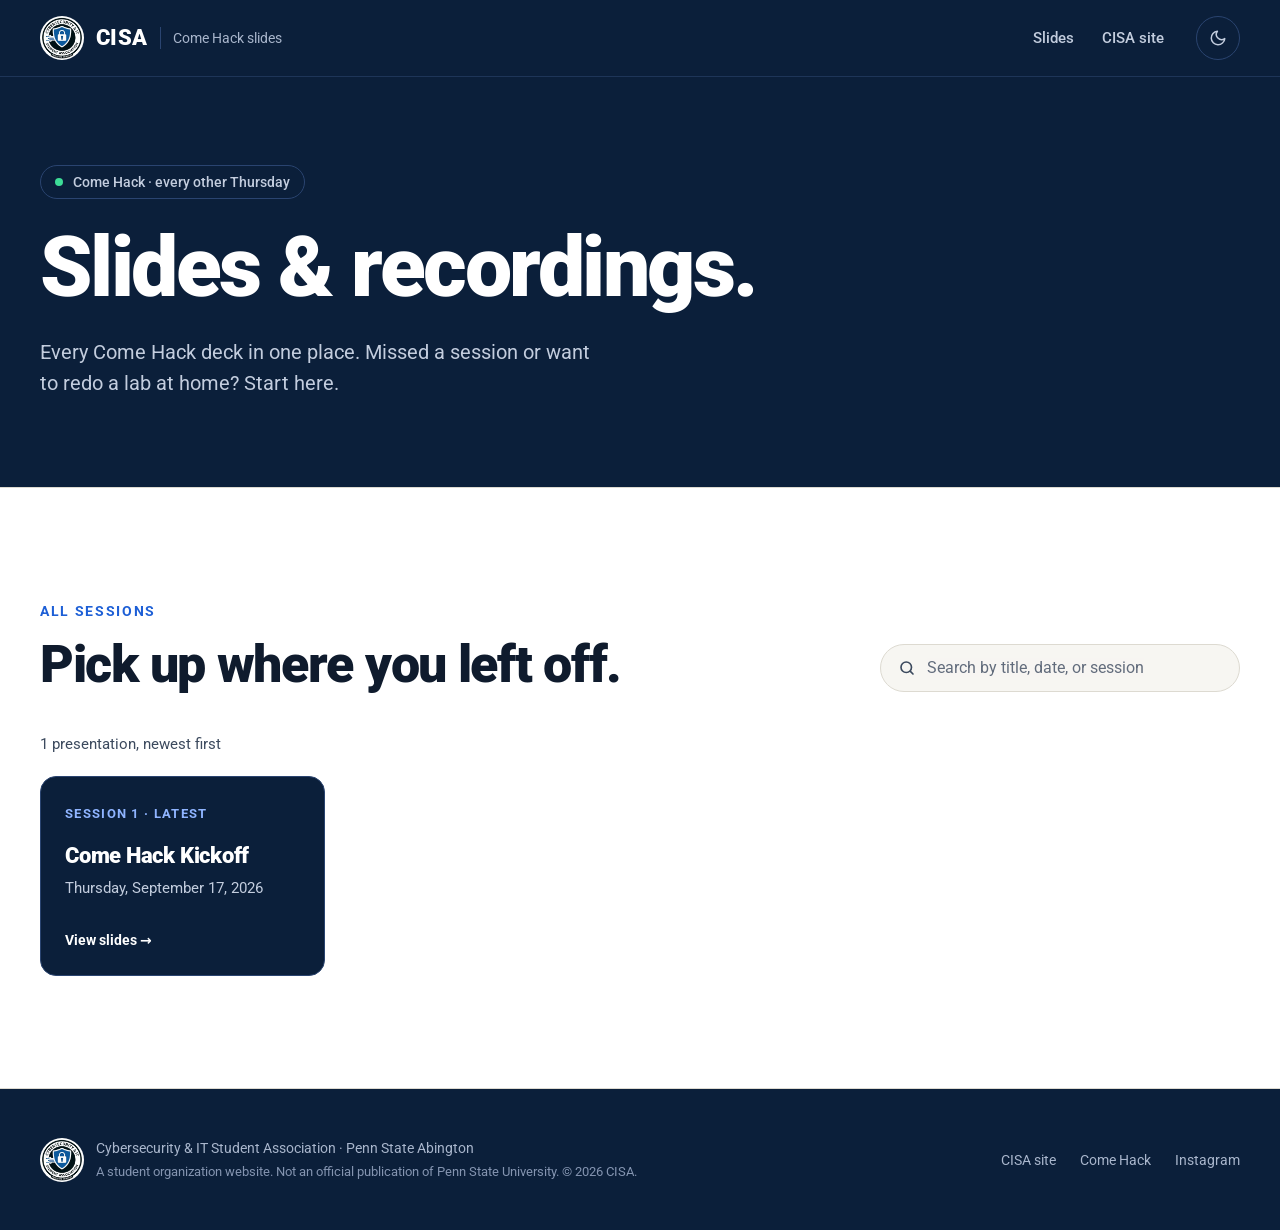
==== come-hack-presentations/index.html @ 9af78992 "website update" ====
<!doctype html>
<html lang="en">
<head>
<meta charset="utf-8">
<meta name="viewport" content="width=device-width, initial-scale=1">
<title>Come Hack slides &amp; recordings — CISA | Penn State Abington</title>
<meta name="description" content="Slides and recordings from Come Hack, CISA's hands-on cybersecurity sessions at Penn State Abington.">
<meta name="theme-color" content="#0b1f3a">
<link rel="icon" href="assets/img/cisa-logo.jpg">
<link rel="apple-touch-icon" href="assets/img/cisa-logo.jpg">
<script>
(function () {
  try {
    var t = localStorage.getItem('cisa-theme');
    if (t === 'light' || t === 'dark') {
      document.documentElement.setAttribute('data-theme', t);
    }
  } catch (e) { /* localStorage unavailable; fall back to OS preference via CSS */ }
})();
</script>
<link rel="stylesheet" href="assets/css/style.css">
</head>
<body>
<a class="skip-link" href="#main">Skip to main content</a>

<header class="site-header">
  <div class="container nav">
    <a class="brand" href="../">
      <img src="assets/img/cisa-logo.jpg" alt="CISA logo" width="44" height="44">
      <span class="brand-name">CISA</span>
      <span class="brand-sub">Come Hack slides</span>
    </a>
    <nav class="nav-links" aria-label="Primary">
      <a href="./">Slides</a>
      <a href="../">CISA site</a>
    </nav>
    <div class="nav-actions">
      <button type="button" id="theme-toggle" class="icon-btn" aria-label="Switch to light theme">
        <svg class="icon-sun" aria-hidden="true" viewBox="0 0 24 24" fill="none" stroke="currentColor" stroke-width="2" stroke-linecap="round" stroke-linejoin="round"><circle cx="12" cy="12" r="4"></circle><path d="M12 2v2M12 20v2M4.93 4.93l1.41 1.41M17.66 17.66l1.41 1.41M2 12h2M20 12h2M4.93 19.07l1.41-1.41M17.66 6.34l1.41-1.41"></path></svg>
        <svg class="icon-moon" aria-hidden="true" viewBox="0 0 24 24" fill="none" stroke="currentColor" stroke-width="2" stroke-linecap="round" stroke-linejoin="round"><path d="M21 12.79A9 9 0 1 1 11.21 3a7 7 0 0 0 9.79 9.79z"></path></svg>
      </button>
    </div>
  </div>
</header>

<main id="main">

  <noscript><p class="empty-msg">This page needs JavaScript to load the list of presentations.</p></noscript>
  <section class="hero">
    <div class="container">
      <div class="hero-copy">
        <span class="pill"><span class="dot" aria-hidden="true"></span>Come Hack · every other Thursday</span>
        <h1>Slides &amp; recordings.</h1>
        <p class="lede">Every Come Hack deck in one place. Missed a session or want to redo a lab at home? Start here.</p>
      </div>
    </div>
  </section>

  <section class="section section-alt" aria-labelledby="list-heading">
    <div class="container">
      <div class="section-head-row">
        <div>
          <p class="kicker">All sessions</p>
          <h2 id="list-heading">Pick up where you left off.</h2>
        </div>
        <div class="search" role="search">
          <svg aria-hidden="true" viewBox="0 0 24 24" fill="none" stroke="currentColor" stroke-width="2.2" stroke-linecap="round" stroke-linejoin="round"><circle cx="11" cy="11" r="7"></circle><path d="m20 20-3.5-3.5"></path></svg>
          <label class="visually-hidden" for="search">Search presentations</label>
          <input type="search" id="search" placeholder="Search by title, date, or session" autocomplete="off">
        </div>
      </div>
      <p class="result-count" id="result-count" aria-live="polite"></p>
      <div class="deck-grid" id="deck-grid">
        <p class="empty-msg">Loading presentations…</p>
      </div>
    </div>
  </section>

</main>

<footer class="site-footer">
  <div class="container footer-inner">
    <div class="footer-brand">
      <img src="assets/img/cisa-logo.jpg" alt="" width="44" height="44">
      <div>
        <p>Cybersecurity &amp; IT Student Association · Penn State Abington</p>
        <p class="footer-fine">A student organization website. Not an official publication of Penn State University. &copy; <span id="footer-year">2026</span> CISA.</p>
      </div>
    </div>
    <nav class="footer-links" aria-label="Elsewhere">
      <a href="../">CISA site</a>
      <a href="../come-hack/">Come Hack</a>
      <a href="https://www.instagram.com/abingtoncisa" target="_blank" rel="noopener">Instagram</a>
    </nav>
  </div>
</footer>

<script src="assets/js/app.js"></script>
</body>
</html>
---- come-hack-presentations/assets/css/style.css ----
/* =========================================================================
   Come Hack presentations — stylesheet
   Same design language as the CISA site (cisa.cybernet.rocks):
   navy hero, off-white page, one blue accent, heavy Roboto headlines.
   Vanilla CSS, no build step, no third-party requests.
   ========================================================================= */

@font-face {
  font-family: "Roboto";
  src: url("../../../assets/fonts/roboto-latin.woff2") format("woff2");
  font-weight: 100 900;
  font-style: normal;
  font-display: swap;
  unicode-range: U+0000-00FF, U+0131, U+0152-0153, U+02BB-02BC, U+02C6, U+02DA,
    U+02DC, U+2000-206F, U+2074, U+20AC, U+2122, U+2191, U+2193, U+2212, U+2215,
    U+FEFF, U+FFFD;
}

:root {
  /* -------- dark palette (default) -------- */
  --bg: #0b1220;
  --surface: #101a2c;
  --ink: #e8edf5;
  --body: #c7d0de;
  --line: #22314b;
  --navy: #070e1c;
  --navy-line: #1c2a44;
  --accent: #1d5fd6;
  --accent-hover: #2a6ee6;
  --accent-text: #8fb4ff;
  --red: #f58a8a;
  --red-bg: #2a1519;
  --green: #5fd3a5;
  --green-bg: #0f2a22;
  /* Fixed colors for always-dark and always-light surfaces */
  --on-navy: #ffffff;
  --on-navy-body: #c3cdde;
  --on-navy-muted: #a9b6cc;
  --on-navy-line: #2a4470;
  --on-navy-kicker: #8fb4ff;
  --live: #3ddc97;

  --font: "Roboto", system-ui, -apple-system, "Segoe UI", Helvetica, Arial, sans-serif;
  --font-mono: ui-monospace, SFMono-Regular, Menlo, Consolas, "Liberation Mono", monospace;

  --container: 1200px;
  --gutter: clamp(16px, 4vw, 40px);
  --radius: 16px;
  color-scheme: dark;
}

/* -------- light palette: OS preference, no explicit choice stored -------- */
@media (prefers-color-scheme: light) {
  :root:not([data-theme="dark"]) {
    --bg: #f7f6f2;
    --surface: #ffffff;
    --ink: #0f1b2d;
    --body: #3c4a5e;
    --line: #dddad1;
    --navy: #0b1f3a;
    --navy-line: #1e3558;
    --accent-text: #1d5fd6;
    --red: #b42318;
    --red-bg: #fbeae7;
    --green: #0f7a55;
    --green-bg: #e3f4ec;
    color-scheme: light;
  }
}

/* -------- light palette: explicit choice made via the theme toggle -------- */
:root[data-theme="light"] {
  --bg: #f7f6f2;
  --surface: #ffffff;
  --ink: #0f1b2d;
  --body: #3c4a5e;
  --line: #dddad1;
  --navy: #0b1f3a;
  --navy-line: #1e3558;
  --accent-text: #1d5fd6;
  --red: #b42318;
  --red-bg: #fbeae7;
  --green: #0f7a55;
  --green-bg: #e3f4ec;
  color-scheme: light;
}

/* ---------- reset-ish ---------- */
*, *::before, *::after { box-sizing: border-box; }
html { scroll-behavior: smooth; scroll-padding-top: 84px; }
@media (prefers-reduced-motion: reduce) {
  html { scroll-behavior: auto; }
  * { animation-duration: .001ms !important; transition-duration: .001ms !important; }
}

body {
  margin: 0;
  background: var(--bg);
  color: var(--ink);
  font-family: var(--font);
  font-size: 17px;
  line-height: 1.6;
  -webkit-font-smoothing: antialiased;
  overflow-x: hidden;
}

img { max-width: 100%; display: block; }
[hidden] { display: none !important; }
button { font: inherit; }
a { color: inherit; }
p { margin: 0; }
h1, h2, h3 { margin: 0; }
ul, ol { margin: 0; padding: 0; list-style: none; }

:focus-visible { outline: 3px solid var(--accent-text); outline-offset: 2px; border-radius: 4px; }

.container {
  max-width: calc(var(--container) + 2 * var(--gutter));
  margin: 0 auto;
  padding: 0 var(--gutter);
}

.skip-link {
  position: absolute;
  left: 8px;
  top: -60px;
  z-index: 1000;
  background: var(--accent);
  color: #fff;
  padding: 10px 16px;
  border-radius: 8px;
  font-weight: 700;
  transition: top .15s ease;
}
.skip-link:focus { top: 8px; }

.visually-hidden {
  position: absolute;
  width: 1px; height: 1px;
  padding: 0; margin: -1px;
  overflow: hidden;
  clip: rect(0, 0, 0, 0);
  white-space: nowrap;
  border: 0;
}

/* ---------- buttons ---------- */
.btn {
  display: inline-flex;
  align-items: center;
  justify-content: center;
  gap: 10px;
  min-height: 48px;
  padding: 0 22px;
  border-radius: 999px;
  border: 1px solid transparent;
  font-size: 15px;
  font-weight: 700;
  text-decoration: none;
  white-space: nowrap;
  cursor: pointer;
  transition: background .12s ease, transform .12s ease;
}
.btn:hover { transform: translateY(-1px); }
.btn svg { width: 18px; height: 18px; flex-shrink: 0; }
.btn-lg { min-height: 56px; padding: 0 28px; font-size: 17px; }
.btn-sm { min-height: 44px; padding: 0 18px; font-size: 15px; }
.btn-accent { background: var(--accent); color: #fff; }
.btn-accent:hover { background: var(--accent-hover); }
.btn-dark { background: var(--ink); color: var(--bg); }
.btn-line { border-color: var(--line); color: var(--ink); background: transparent; }
.btn-line:hover { background: var(--surface); }
.btn-light { background: #fff; color: #0b1f3a; }
.btn-outline-light { border-color: rgba(255, 255, 255, .45); color: #fff; font-weight: 500; }
.btn-outline-light:hover { background: rgba(255, 255, 255, .08); }

.icon-btn {
  width: 44px;
  height: 44px;
  display: inline-flex;
  align-items: center;
  justify-content: center;
  padding: 0;
  background: transparent;
  border: 1px solid var(--on-navy-line);
  border-radius: 999px;
  color: var(--on-navy-body);
  cursor: pointer;
}
.icon-btn:hover { background: rgba(255, 255, 255, .06); color: #fff; }
.icon-btn svg { width: 18px; height: 18px; }

/* ---------- header ---------- */
.site-header {
  position: sticky;
  top: 0;
  z-index: 100;
  background: var(--navy);
  border-bottom: 1px solid var(--navy-line);
}
.nav {
  height: 76px;
  display: flex;
  align-items: center;
  gap: 32px;
}
.brand {
  display: flex;
  align-items: center;
  gap: 12px;
  margin-right: auto;
  text-decoration: none;
  color: #fff;
}
.brand img { width: 44px; height: 44px; border-radius: 50%; background: #fff; }
.brand-name { font-weight: 900; font-size: 22px; letter-spacing: .02em; }
.brand-sub {
  font-size: 14px;
  color: var(--on-navy-muted);
  padding-left: 12px;
  border-left: 1px solid var(--on-navy-line);
}
.nav-links { display: flex; align-items: center; gap: 28px; }
.nav-links a {
  color: var(--on-navy-body);
  text-decoration: none;
  font-size: 15px;
  font-weight: 500;
  padding: 8px 0;
}
.nav-links a:hover { color: #fff; }
.nav-actions { display: flex; align-items: center; gap: 10px; }

#theme-toggle .icon-moon { display: none; }
:root[data-theme="light"] #theme-toggle .icon-sun { display: none; }
:root[data-theme="light"] #theme-toggle .icon-moon { display: block; }
@media (prefers-color-scheme: light) {
  :root:not([data-theme="dark"]) #theme-toggle .icon-sun { display: none; }
  :root:not([data-theme="dark"]) #theme-toggle .icon-moon { display: block; }
}

@media (max-width: 1080px) {
  .brand-sub { display: none; }
  .nav { gap: 20px; }
  .nav-links { gap: 20px; }
}

/* ---------- hero ---------- */
.hero {
  background: var(--navy);
  color: #fff;
  padding: clamp(40px, 7vw, 88px) 0 clamp(48px, 7vw, 88px);
}
.hero-copy { display: flex; flex-direction: column; gap: 28px; }
.pill {
  align-self: flex-start;
  display: inline-flex;
  align-items: center;
  gap: 10px;
  min-height: 34px;
  padding: 0 14px;
  border: 1px solid var(--on-navy-line);
  border-radius: 999px;
  font-size: 14px;
  font-weight: 500;
  color: var(--on-navy-body);
}
.dot { width: 8px; height: 8px; border-radius: 50%; background: var(--live); }
.hero h1 {
  font-weight: 900;
  font-size: clamp(46px, 7vw, 84px);
  line-height: .98;
  letter-spacing: -.03em;
}
.lede { max-width: 560px; font-size: clamp(17px, 1.6vw, 21px); line-height: 1.5; color: var(--on-navy-body); }
.cta-row { display: flex; flex-wrap: wrap; gap: 12px; }

/* ---------- sections ---------- */
.section { padding: clamp(64px, 9vw, 112px) 0; }
.section-alt { background: var(--surface); border-top: 1px solid var(--line); border-bottom: 1px solid var(--line); }
.kicker {
  font-size: 14px;
  font-weight: 700;
  letter-spacing: .12em;
  text-transform: uppercase;
  color: var(--accent-text);
  margin-bottom: 16px;
}
.section h2 {
  font-weight: 900;
  font-size: clamp(32px, 4.2vw, 52px);
  line-height: 1.04;
  letter-spacing: -.025em;
  max-width: 760px;
}
.section-head-row {
  display: flex;
  flex-wrap: wrap;
  justify-content: space-between;
  align-items: flex-end;
  gap: 24px 40px;
  margin-bottom: 40px;
}
.note { margin-top: 24px; font-size: 15px; color: var(--body); }
.note a { color: var(--ink); font-weight: 500; }
.empty-msg { color: var(--body); }

/* footer */
.site-footer { background: var(--navy); color: var(--on-navy-muted); padding: 48px 0; font-size: 14px; }
.footer-inner { display: flex; flex-wrap: wrap; justify-content: space-between; align-items: center; gap: 24px 40px; }
.footer-brand { display: flex; align-items: center; gap: 12px; }
.footer-brand img { width: 44px; height: 44px; border-radius: 50%; background: #fff; flex-shrink: 0; }
.footer-fine { font-size: 13px; color: #8494b0; margin-top: 2px; }
.footer-links { display: flex; flex-wrap: wrap; gap: 12px 24px; }
.footer-links a { color: var(--on-navy-muted); text-decoration: none; }
.footer-links a:hover { color: #fff; }

@media (max-width: 560px) {
  .nav { height: 64px; gap: 14px; }
  .nav-links { gap: 14px; }
  .brand-name { font-size: 19px; }
  .brand img { width: 38px; height: 38px; }
  .cta-row .btn { width: 100%; white-space: normal; text-align: center; }
}

/* ---------- index: search + cards ---------- */
.search {
  position: relative;
  width: min(100%, 360px);
}
.search svg {
  position: absolute;
  left: 18px;
  top: 50%;
  width: 18px;
  height: 18px;
  transform: translateY(-50%);
  color: var(--body);
  pointer-events: none;
}
.search input {
  width: 100%;
  min-height: 48px;
  padding: 0 18px 0 46px;
  background: var(--bg);
  border: 1px solid var(--line);
  border-radius: 999px;
  color: var(--ink);
  font: inherit;
  font-size: 16px;
}
.search input::placeholder { color: var(--body); opacity: .8; }
.search input:focus { outline: none; border-color: var(--accent-text); box-shadow: 0 0 0 3px color-mix(in srgb, var(--accent-text) 30%, transparent); }
.result-count { margin-bottom: 20px; font-size: 15px; color: var(--body); }

.deck-grid {
  display: grid;
  grid-template-columns: repeat(auto-fill, minmax(260px, 1fr));
  gap: 20px;
}
.deck {
  position: relative;
  display: flex;
  flex-direction: column;
  gap: 6px;
  min-height: 200px;
  padding: 24px;
  background: var(--bg);
  border: 1px solid var(--line);
  border-radius: var(--radius);
  color: var(--ink);
  text-decoration: none;
  transition: border-color .12s ease, transform .12s ease;
}
.deck:hover { border-color: var(--accent-text); transform: translateY(-2px); }
.deck-top { display: flex; align-items: center; justify-content: space-between; gap: 12px; min-height: 26px; }
.deck-session { font-size: 13px; font-weight: 700; letter-spacing: .1em; text-transform: uppercase; color: var(--accent-text); }
.deck-title { margin-top: 10px; font-size: 22px; font-weight: 900; line-height: 1.2; letter-spacing: -.01em; overflow-wrap: anywhere; }
.deck-date { font-size: 15px; color: var(--body); }
.deck-foot { margin-top: auto; padding-top: 16px; font-size: 14px; font-weight: 700; color: var(--ink); }
.deck-latest { background: var(--navy); border-color: var(--on-navy-line); color: #fff; }
.deck-latest .deck-session { color: var(--on-navy-kicker); }
.deck-latest .deck-date { color: var(--on-navy-body); }
.deck-latest .deck-foot { color: #fff; }

.badge {
  display: inline-flex;
  align-items: center;
  gap: 6px;
  min-height: 26px;
  padding: 0 10px;
  border-radius: 999px;
  font-size: 12px;
  font-weight: 700;
  letter-spacing: .06em;
  text-transform: uppercase;
  white-space: nowrap;
  background: var(--green-bg);
  color: var(--green);
}
.badge::before { content: ""; width: 7px; height: 7px; border-radius: 50%; background: currentColor; }
.deck-latest .badge { background: rgba(61, 220, 151, .14); color: var(--live); }

@media (max-width: 560px) {
  .search { width: 100%; }
  .deck-grid { grid-template-columns: 1fr; gap: 12px; }
  .deck { min-height: 0; padding: 20px; }
}

/* ---------- viewer ---------- */
.back-link {
  align-self: flex-start;
  display: inline-flex;
  align-items: center;
  gap: 8px;
  min-height: 44px;
  color: var(--on-navy-body);
  font-size: 15px;
  font-weight: 500;
  text-decoration: none;
}
.back-link:hover { color: #fff; }
.back-link svg { width: 16px; height: 16px; }
.viewer-hero .hero-copy { gap: 20px; }
.viewer-hero h1 { font-size: clamp(36px, 5.5vw, 64px); overflow-wrap: anywhere; }
.viewer-meta { font-size: 14px; font-weight: 700; letter-spacing: .12em; text-transform: uppercase; color: var(--on-navy-kicker); }
.pill-soon { color: var(--on-navy-body); }
.pill-soon .dot { background: var(--on-navy-muted); }

.viewer { padding: clamp(24px, 4vw, 48px) 0 clamp(48px, 7vw, 88px); }
.pdf-frame {
  display: block;
  width: 100%;
  height: min(85vh, 900px);
  min-height: 420px;
  background: var(--surface);
  border: 1px solid var(--line);
  border-radius: var(--radius);
}
@media (max-width: 560px) {
  .pdf-frame { height: 70vh; min-height: 320px; }
}
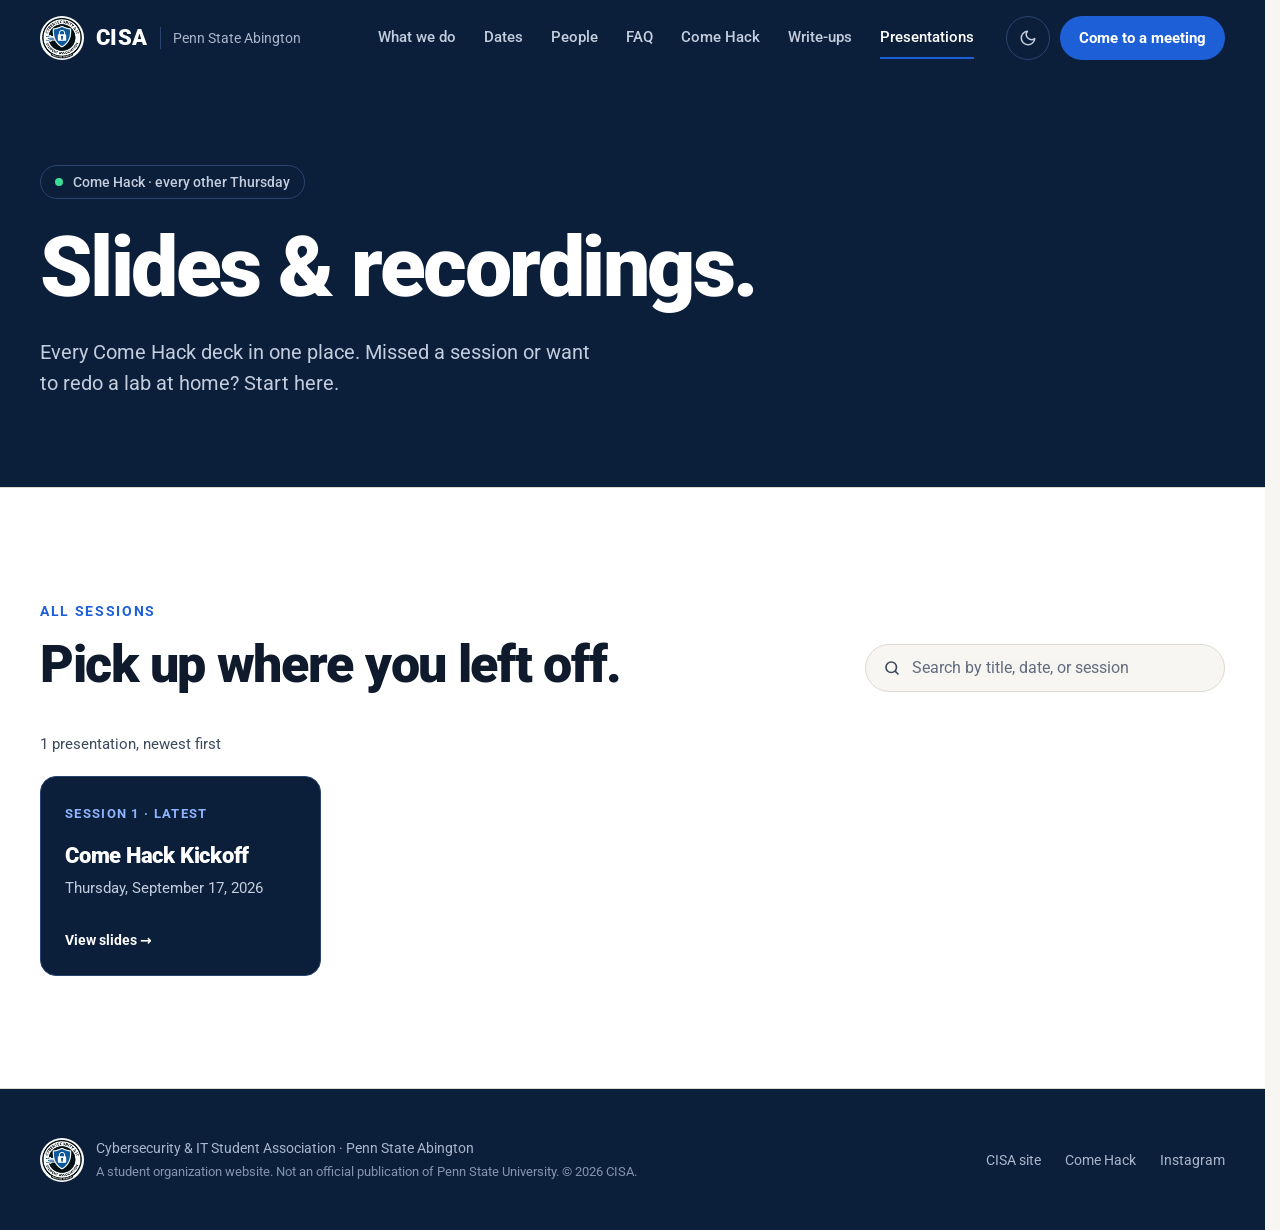
==== commit f0a4918b: "Unify site nav, add CI workflow, and clean up audit findings Navigation - Same header on every page " ====
--- a/come-hack-presentations/index.html
+++ b/come-hack-presentations/index.html
@@ -28,16 +28,25 @@
     <a class="brand" href="../">
       <img src="assets/img/cisa-logo.jpg" alt="CISA logo" width="44" height="44">
       <span class="brand-name">CISA</span>
-      <span class="brand-sub">Come Hack slides</span>
+      <span class="brand-sub">Penn State Abington</span>
     </a>
-    <nav class="nav-links" aria-label="Primary">
-      <a href="./">Slides</a>
-      <a href="../">CISA site</a>
+    <nav id="site-nav" class="nav-links" aria-label="Primary">
+      <a href="../#session">What we do</a>
+      <a href="../#schedule">Dates</a>
+      <a href="../#people">People</a>
+      <a href="../#faq">FAQ</a>
+      <a href="../come-hack/">Come Hack</a>
+      <a href="../writing/">Write-ups</a>
+      <a class="active" href="./" aria-current="page">Presentations</a>
     </nav>
     <div class="nav-actions">
       <button type="button" id="theme-toggle" class="icon-btn" aria-label="Switch to light theme">
         <svg class="icon-sun" aria-hidden="true" viewBox="0 0 24 24" fill="none" stroke="currentColor" stroke-width="2" stroke-linecap="round" stroke-linejoin="round"><circle cx="12" cy="12" r="4"></circle><path d="M12 2v2M12 20v2M4.93 4.93l1.41 1.41M17.66 17.66l1.41 1.41M2 12h2M20 12h2M4.93 19.07l1.41-1.41M17.66 6.34l1.41-1.41"></path></svg>
         <svg class="icon-moon" aria-hidden="true" viewBox="0 0 24 24" fill="none" stroke="currentColor" stroke-width="2" stroke-linecap="round" stroke-linejoin="round"><path d="M21 12.79A9 9 0 1 1 11.21 3a7 7 0 0 0 9.79 9.79z"></path></svg>
+      </button>
+      <a class="btn btn-accent btn-sm nav-cta" href="../#schedule">Come to a meeting</a>
+      <button type="button" id="menu-toggle" class="icon-btn menu-btn" aria-label="Menu" aria-expanded="false" aria-controls="site-nav">
+        <svg aria-hidden="true" viewBox="0 0 24 24" fill="none" stroke="currentColor" stroke-width="2" stroke-linecap="round"><path d="M4 7h16M4 12h16M4 17h16"></path></svg>
       </button>
     </div>
   </div>
--- a/come-hack-presentations/assets/css/style.css
+++ b/come-hack-presentations/assets/css/style.css
@@ -87,7 +87,10 @@
 
 /* ---------- reset-ish ---------- */
 *, *::before, *::after { box-sizing: border-box; }
-html { scroll-behavior: smooth; scroll-padding-top: 84px; }
+/* scrollbar-gutter keeps the layout width identical whether or not a page is
+   tall enough to scroll, so the header doesn't shift between pages. */
+html { scroll-behavior: smooth; scroll-padding-top: 84px; scrollbar-gutter: stable; }
+@media (max-width: 920px) { html { scroll-padding-top: 72px; } }
 @media (prefers-reduced-motion: reduce) {
   html { scroll-behavior: auto; }
   * { animation-duration: .001ms !important; transition-duration: .001ms !important; }
@@ -187,6 +190,7 @@
   color: var(--on-navy-body);
   cursor: pointer;
 }
+.icon-btn { transition: background .18s ease, color .18s ease; }
 .icon-btn:hover { background: rgba(255, 255, 255, .06); color: #fff; }
 .icon-btn svg { width: 18px; height: 18px; }
 
@@ -196,7 +200,21 @@
   top: 0;
   z-index: 100;
   background: var(--navy);
-  border-bottom: 1px solid var(--navy-line);
+  /* Blends into the navy hero at the top of the page; the edge and shadow
+     fade in once the visitor scrolls (JS toggles .is-scrolled). */
+  border-bottom: 1px solid transparent;
+  transition: border-color .25s ease, box-shadow .25s ease, background-color .25s ease;
+}
+.site-header.is-scrolled {
+  border-bottom-color: var(--navy-line);
+  box-shadow: 0 6px 24px rgba(0, 0, 0, .22);
+}
+@supports ((backdrop-filter: blur(1px)) or (-webkit-backdrop-filter: blur(1px))) {
+  .site-header.is-scrolled {
+    background: color-mix(in srgb, var(--navy) 90%, transparent);
+    -webkit-backdrop-filter: saturate(160%) blur(12px);
+    backdrop-filter: saturate(160%) blur(12px);
+  }
 }
 .nav {
   height: 76px;
@@ -227,9 +245,13 @@
   font-size: 15px;
   font-weight: 500;
   padding: 8px 0;
+  border-bottom: 2px solid transparent;
+  transition: color .18s ease, border-color .18s ease;
 }
 .nav-links a:hover { color: #fff; }
+.nav-links a.active { color: #fff; border-bottom-color: var(--accent); }
 .nav-actions { display: flex; align-items: center; gap: 10px; }
+.menu-btn { display: none; }
 
 #theme-toggle .icon-moon { display: none; }
 :root[data-theme="light"] #theme-toggle .icon-sun { display: none; }
@@ -239,10 +261,38 @@
   :root:not([data-theme="dark"]) #theme-toggle .icon-moon { display: block; }
 }
 
-@media (max-width: 1080px) {
+@media (max-width: 1240px) {
   .brand-sub { display: none; }
   .nav { gap: 20px; }
   .nav-links { gap: 20px; }
+}
+@media (max-width: 920px) {
+  .nav { height: 64px; }
+  .menu-btn { display: inline-flex; }
+  .nav-cta { display: none; }
+  .nav-links {
+    position: absolute;
+    top: 64px;
+    left: 0;
+    right: 0;
+    flex-direction: column;
+    align-items: stretch;
+    gap: 0;
+    padding: 8px var(--gutter) 16px;
+    background: var(--navy);
+    border-bottom: 1px solid var(--navy-line);
+    box-shadow: 0 16px 32px rgba(0, 0, 0, .28);
+    /* Slides and fades in instead of popping; visibility keeps it out of
+       the tab order while closed. */
+    visibility: hidden;
+    opacity: 0;
+    transform: translateY(-10px);
+    transition: opacity .22s ease, transform .22s ease, visibility 0s linear .22s;
+  }
+  .nav-links.open { visibility: visible; opacity: 1; transform: none; transition-delay: 0s; }
+  .nav-links a { padding: 14px 0; font-size: 17px; border-bottom: 1px solid var(--navy-line); }
+  .nav-links a.active { border-bottom-color: var(--navy-line); box-shadow: inset 3px 0 0 var(--accent); padding-left: 12px; }
+  .nav-links a:last-child { border-bottom: none; }
 }
 
 /* ---------- hero ---------- */
@@ -317,7 +367,6 @@
 
 @media (max-width: 560px) {
   .nav { height: 64px; gap: 14px; }
-  .nav-links { gap: 14px; }
   .brand-name { font-size: 19px; }
   .brand img { width: 38px; height: 38px; }
   .cta-row .btn { width: 100%; white-space: normal; text-align: center; }
@@ -358,6 +407,8 @@
   grid-template-columns: repeat(auto-fill, minmax(260px, 1fr));
   gap: 20px;
 }
+/* Loading / empty / error messages span the whole grid instead of one column. */
+.deck-grid > .empty-msg { grid-column: 1 / -1; }
 .deck {
   position: relative;
   display: flex;
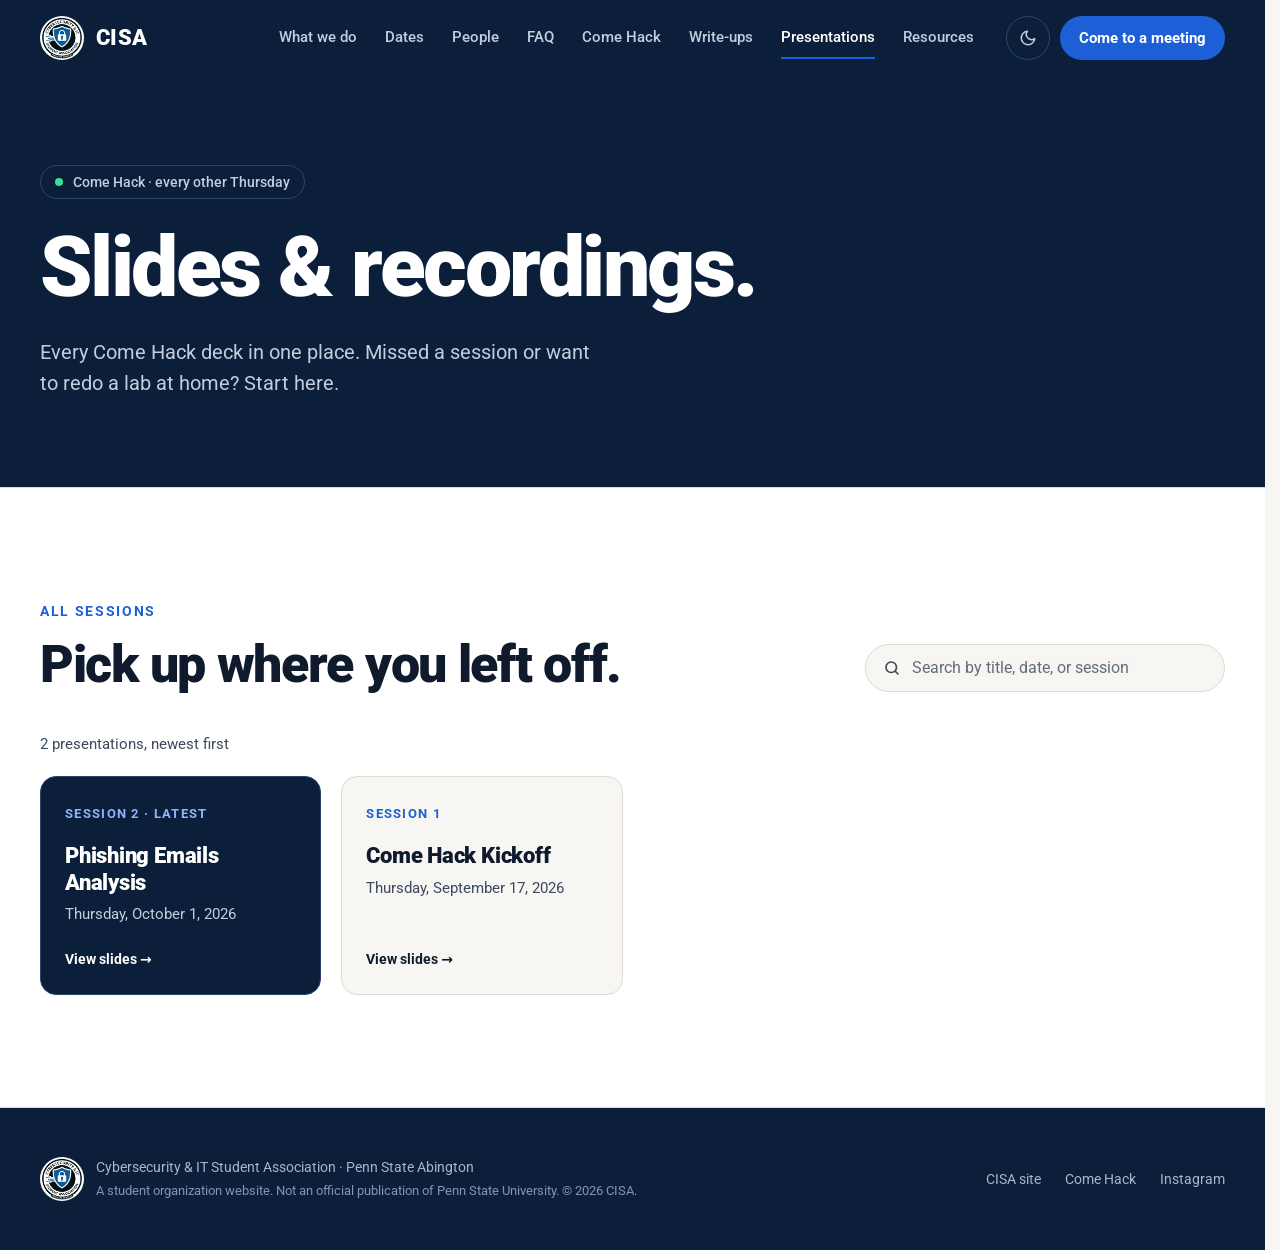
==== commit e6629cf3: "Add Resources page (CISA Linux, CISA Rice, GitHub) and link it from every page New resources/ sectio" ====
--- a/come-hack-presentations/index.html
+++ b/come-hack-presentations/index.html
@@ -38,6 +38,7 @@
       <a href="../come-hack/">Come Hack</a>
       <a href="../writing/">Write-ups</a>
       <a class="active" href="./" aria-current="page">Presentations</a>
+      <a href="../resources/">Resources</a>
     </nav>
     <div class="nav-actions">
       <button type="button" id="theme-toggle" class="icon-btn" aria-label="Switch to light theme">
--- a/come-hack-presentations/assets/css/style.css
+++ b/come-hack-presentations/assets/css/style.css
@@ -90,7 +90,7 @@
 /* scrollbar-gutter keeps the layout width identical whether or not a page is
    tall enough to scroll, so the header doesn't shift between pages. */
 html { scroll-behavior: smooth; scroll-padding-top: 84px; scrollbar-gutter: stable; }
-@media (max-width: 920px) { html { scroll-padding-top: 72px; } }
+@media (max-width: 1140px) { html { scroll-padding-top: 72px; } }
 @media (prefers-reduced-motion: reduce) {
   html { scroll-behavior: auto; }
   * { animation-duration: .001ms !important; transition-duration: .001ms !important; }
@@ -232,18 +232,15 @@
 }
 .brand img { width: 44px; height: 44px; border-radius: 50%; background: #fff; }
 .brand-name { font-weight: 900; font-size: 22px; letter-spacing: .02em; }
-.brand-sub {
-  font-size: 14px;
-  color: var(--on-navy-muted);
-  padding-left: 12px;
-  border-left: 1px solid var(--on-navy-line);
-}
+/* Hidden to make room for eight nav links (same as the main site). */
+.brand-sub { display: none; }
 .nav-links { display: flex; align-items: center; gap: 28px; }
 .nav-links a {
   color: var(--on-navy-body);
   text-decoration: none;
   font-size: 15px;
   font-weight: 500;
+  white-space: nowrap;
   padding: 8px 0;
   border-bottom: 2px solid transparent;
   transition: color .18s ease, border-color .18s ease;
@@ -262,11 +259,10 @@
 }
 
 @media (max-width: 1240px) {
-  .brand-sub { display: none; }
   .nav { gap: 20px; }
   .nav-links { gap: 20px; }
 }
-@media (max-width: 920px) {
+@media (max-width: 1140px) {
   .nav { height: 64px; }
   .menu-btn { display: inline-flex; }
   .nav-cta { display: none; }
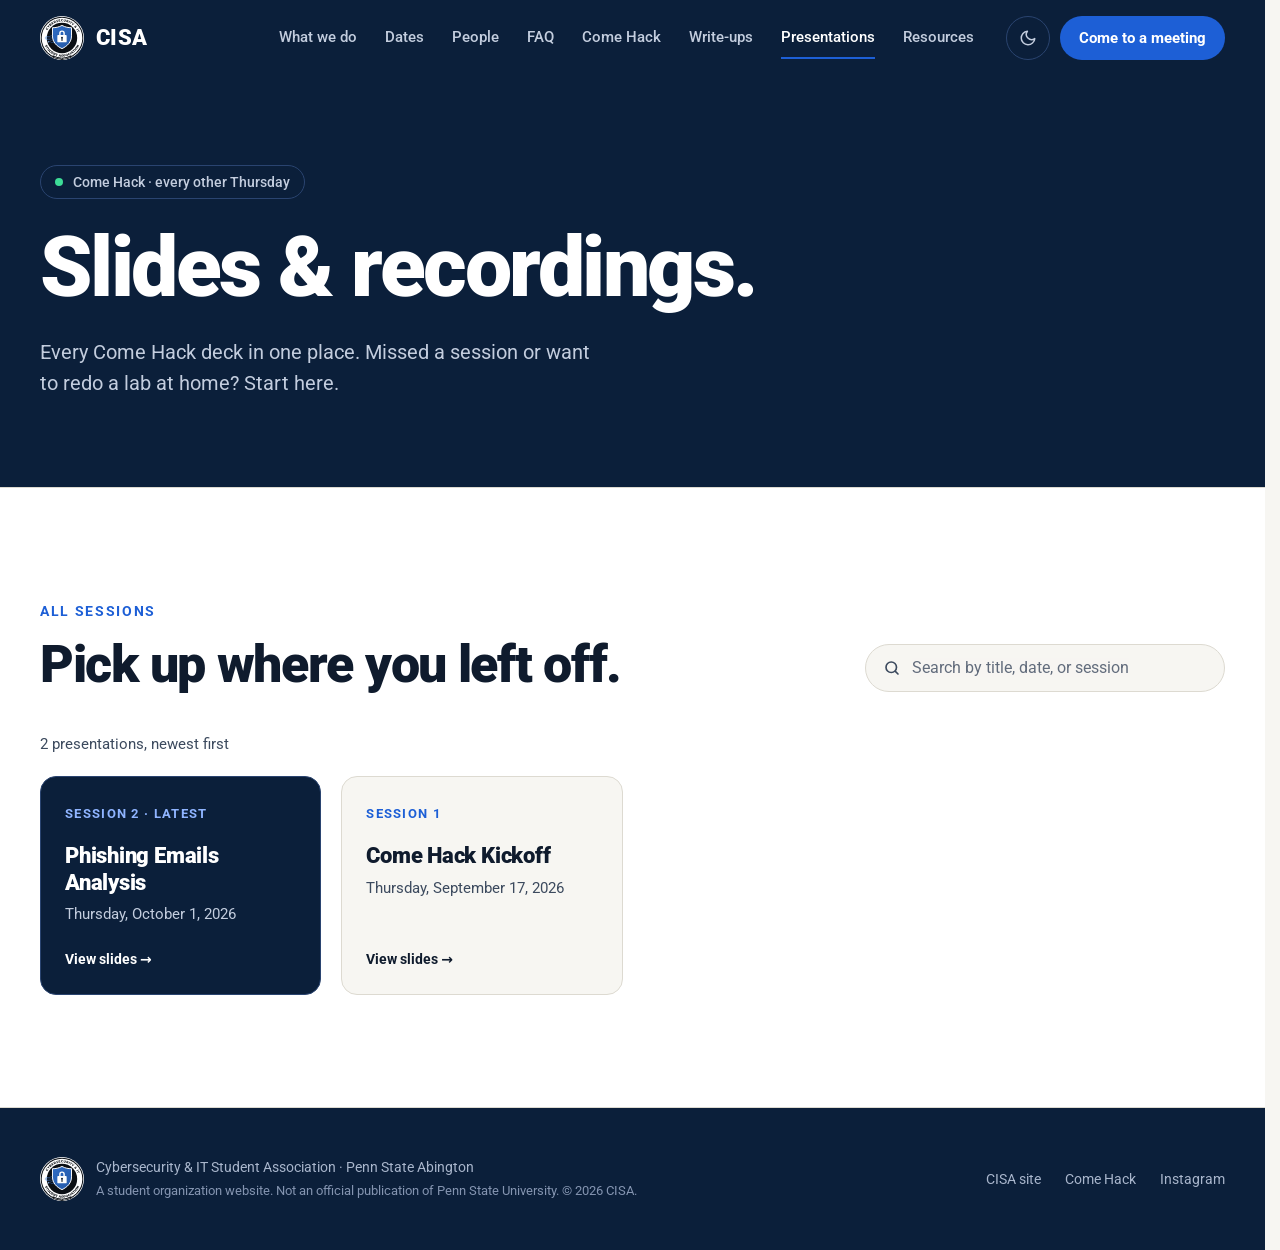
==== commit 1a1b2932: "Use the vector CISA logo everywhere One shared assets/img/cisa-logo.svg (the badge redrawn as a pure" ====
--- a/come-hack-presentations/index.html
+++ b/come-hack-presentations/index.html
@@ -6,8 +6,8 @@
 <title>Come Hack slides &amp; recordings — CISA | Penn State Abington</title>
 <meta name="description" content="Slides and recordings from Come Hack, CISA's hands-on cybersecurity sessions at Penn State Abington.">
 <meta name="theme-color" content="#0b1f3a">
-<link rel="icon" href="assets/img/cisa-logo.jpg">
-<link rel="apple-touch-icon" href="assets/img/cisa-logo.jpg">
+<link rel="icon" href="../assets/img/cisa-logo.svg" type="image/svg+xml">
+<link rel="apple-touch-icon" href="../assets/img/cisa-logo-180.png">
 <script>
 (function () {
   try {
@@ -26,7 +26,7 @@
 <header class="site-header">
   <div class="container nav">
     <a class="brand" href="../">
-      <img src="assets/img/cisa-logo.jpg" alt="CISA logo" width="44" height="44">
+      <img src="../assets/img/cisa-logo.svg" alt="CISA logo" width="44" height="44">
       <span class="brand-name">CISA</span>
       <span class="brand-sub">Penn State Abington</span>
     </a>
@@ -91,7 +91,7 @@
 <footer class="site-footer">
   <div class="container footer-inner">
     <div class="footer-brand">
-      <img src="assets/img/cisa-logo.jpg" alt="" width="44" height="44">
+      <img src="../assets/img/cisa-logo.svg" alt="" width="44" height="44">
       <div>
         <p>Cybersecurity &amp; IT Student Association · Penn State Abington</p>
         <p class="footer-fine">A student organization website. Not an official publication of Penn State University. &copy; <span id="footer-year">2026</span> CISA.</p>
